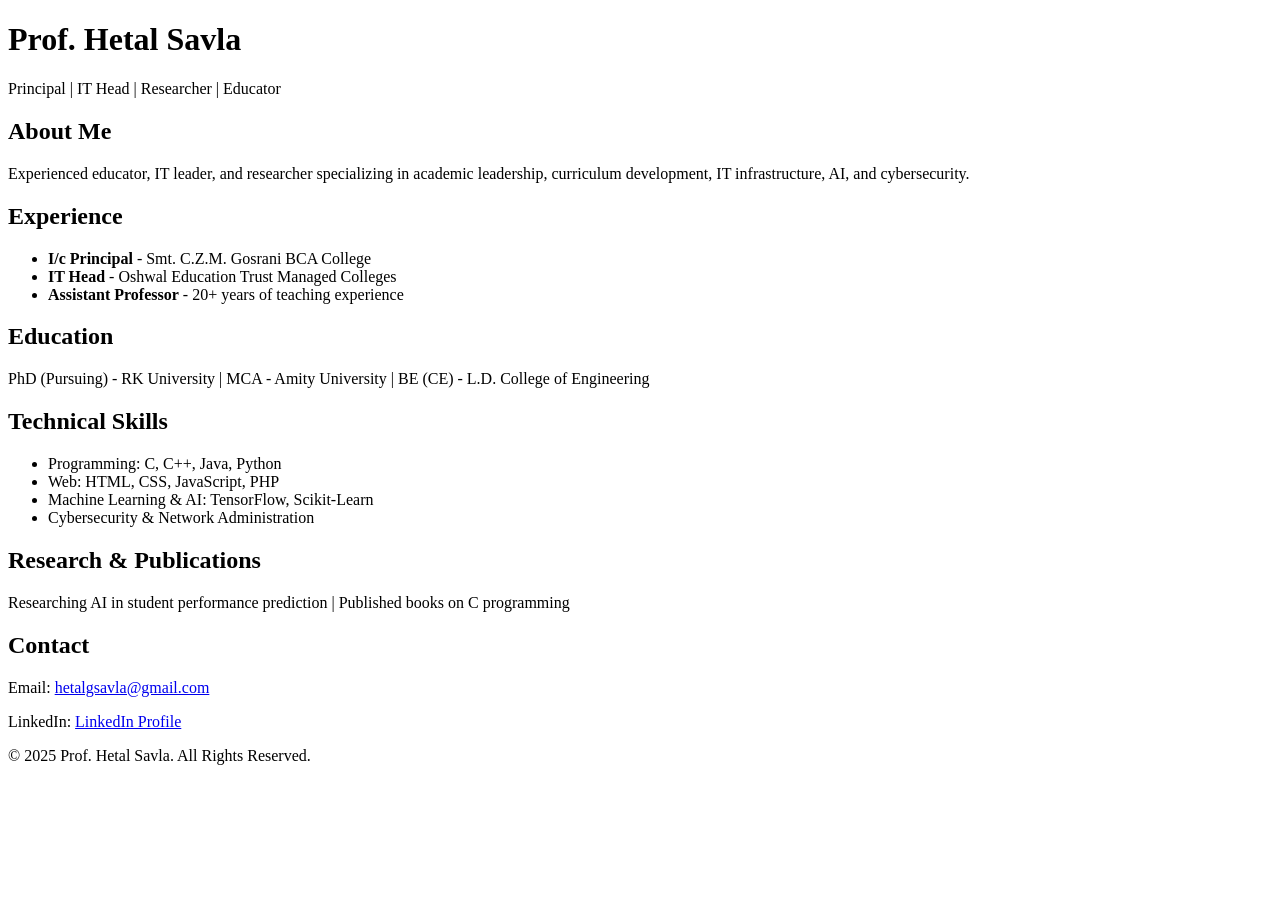
==== index.html @ 89888bea "Add files via upload" ====
<!DOCTYPE html>
<html lang="en">
<head>
    <meta charset="UTF-8">
    <meta name="viewport" content="width=device-width, initial-scale=1.0">
    <title>Prof. Hetal Savla | Personal Homepage</title>
    <link rel="stylesheet" href="styles.css">
</head>
<body>
    <header>
        <h1>Prof. Hetal Savla</h1>
        <p>Principal | IT Head | Researcher | Educator</p>
    </header>
    
    <section id="about">
        <h2>About Me</h2>
        <p>Experienced educator, IT leader, and researcher specializing in academic leadership, curriculum development, IT infrastructure, AI, and cybersecurity.</p>
    </section>
    
    <section id="experience">
        <h2>Experience</h2>
        <ul>
            <li><strong>I/c Principal</strong> - Smt. C.Z.M. Gosrani BCA College</li>
            <li><strong>IT Head</strong> - Oshwal Education Trust Managed Colleges</li>
            <li><strong>Assistant Professor</strong> - 20+ years of teaching experience</li>
        </ul>
    </section>
    
    <section id="education">
        <h2>Education</h2>
        <p>PhD (Pursuing) - RK University | MCA - Amity University | BE (CE) - L.D. College of Engineering</p>
    </section>
    
    <section id="skills">
        <h2>Technical Skills</h2>
        <ul>
            <li>Programming: C, C++, Java, Python</li>
            <li>Web: HTML, CSS, JavaScript, PHP</li>
            <li>Machine Learning & AI: TensorFlow, Scikit-Learn</li>
            <li>Cybersecurity & Network Administration</li>
        </ul>
    </section>
    
    <section id="research">
        <h2>Research & Publications</h2>
        <p>Researching AI in student performance prediction | Published books on C programming</p>
    </section>
    
    <section id="contact">
        <h2>Contact</h2>
        <p>Email: <a href="mailto:hetalgsavla@gmail.com">hetalgsavla@gmail.com</a></p>
        <p>LinkedIn: <a href="https://linkedin.com">LinkedIn Profile</a></p>
    </section>
    
    <footer>
        <p>&copy; 2025 Prof. Hetal Savla. All Rights Reserved.</p>
    </footer>
</body>
</html>
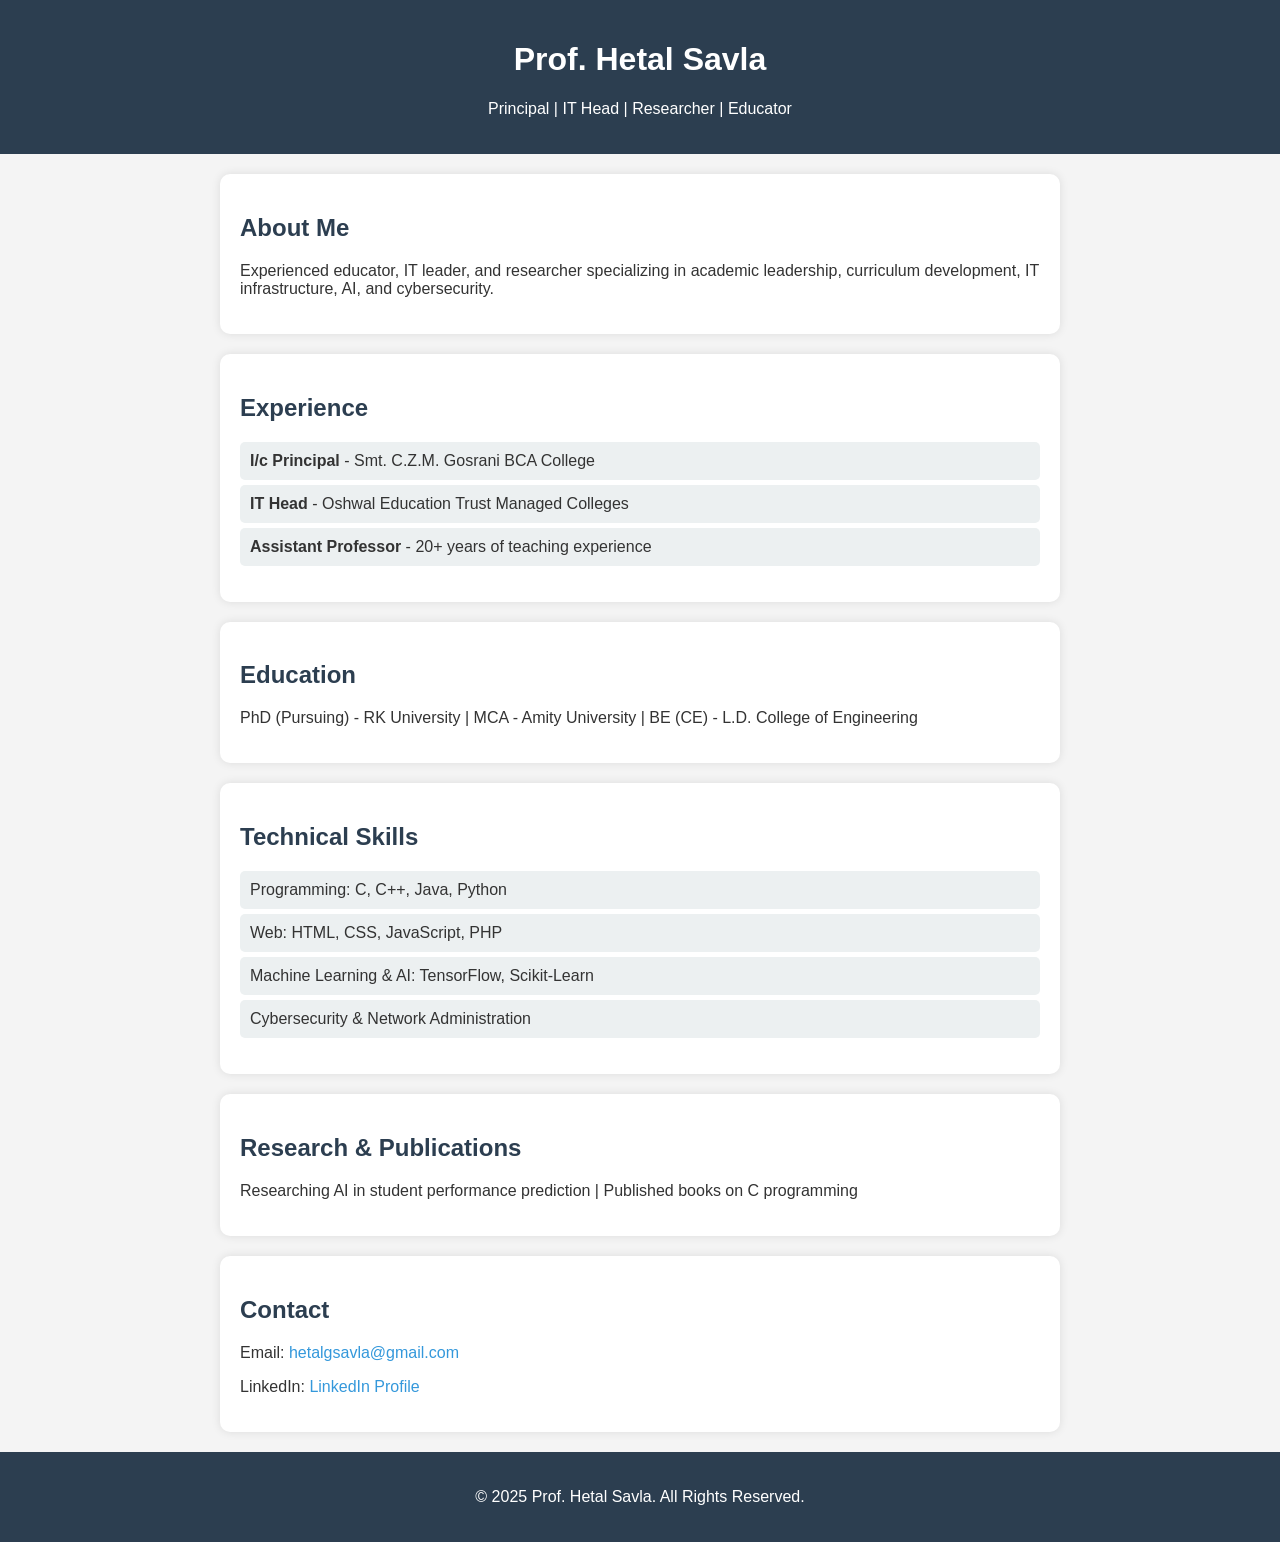
==== commit 0cd12e4c: "Add files via upload" ====
--- a/index.html
+++ b/index.html
@@ -5,6 +5,56 @@
     <meta name="viewport" content="width=device-width, initial-scale=1.0">
     <title>Prof. Hetal Savla | Personal Homepage</title>
     <link rel="stylesheet" href="styles.css">
+    <style>
+        body {
+            font-family: Arial, sans-serif;
+            margin: 0;
+            padding: 0;
+            background-color: #f4f4f4;
+            color: #333;
+        }
+        header {
+            background: #2c3e50;
+            color: white;
+            text-align: center;
+            padding: 20px;
+        }
+        section {
+            max-width: 800px;
+            margin: 20px auto;
+            background: white;
+            padding: 20px;
+            border-radius: 10px;
+            box-shadow: 0 0 10px rgba(0, 0, 0, 0.1);
+        }
+        h2 {
+            color: #2c3e50;
+        }
+        ul {
+            list-style-type: none;
+            padding: 0;
+        }
+        ul li {
+            background: #ecf0f1;
+            margin: 5px 0;
+            padding: 10px;
+            border-radius: 5px;
+        }
+        a {
+            color: #3498db;
+            text-decoration: none;
+        }
+        a:hover {
+            text-decoration: underline;
+        }
+        footer {
+            text-align: center;
+            padding: 20px;
+            background: #2c3e50;
+            color: white;
+            margin-top: 20px;
+        }
+    </style>
 </head>
 <body>
     <header>
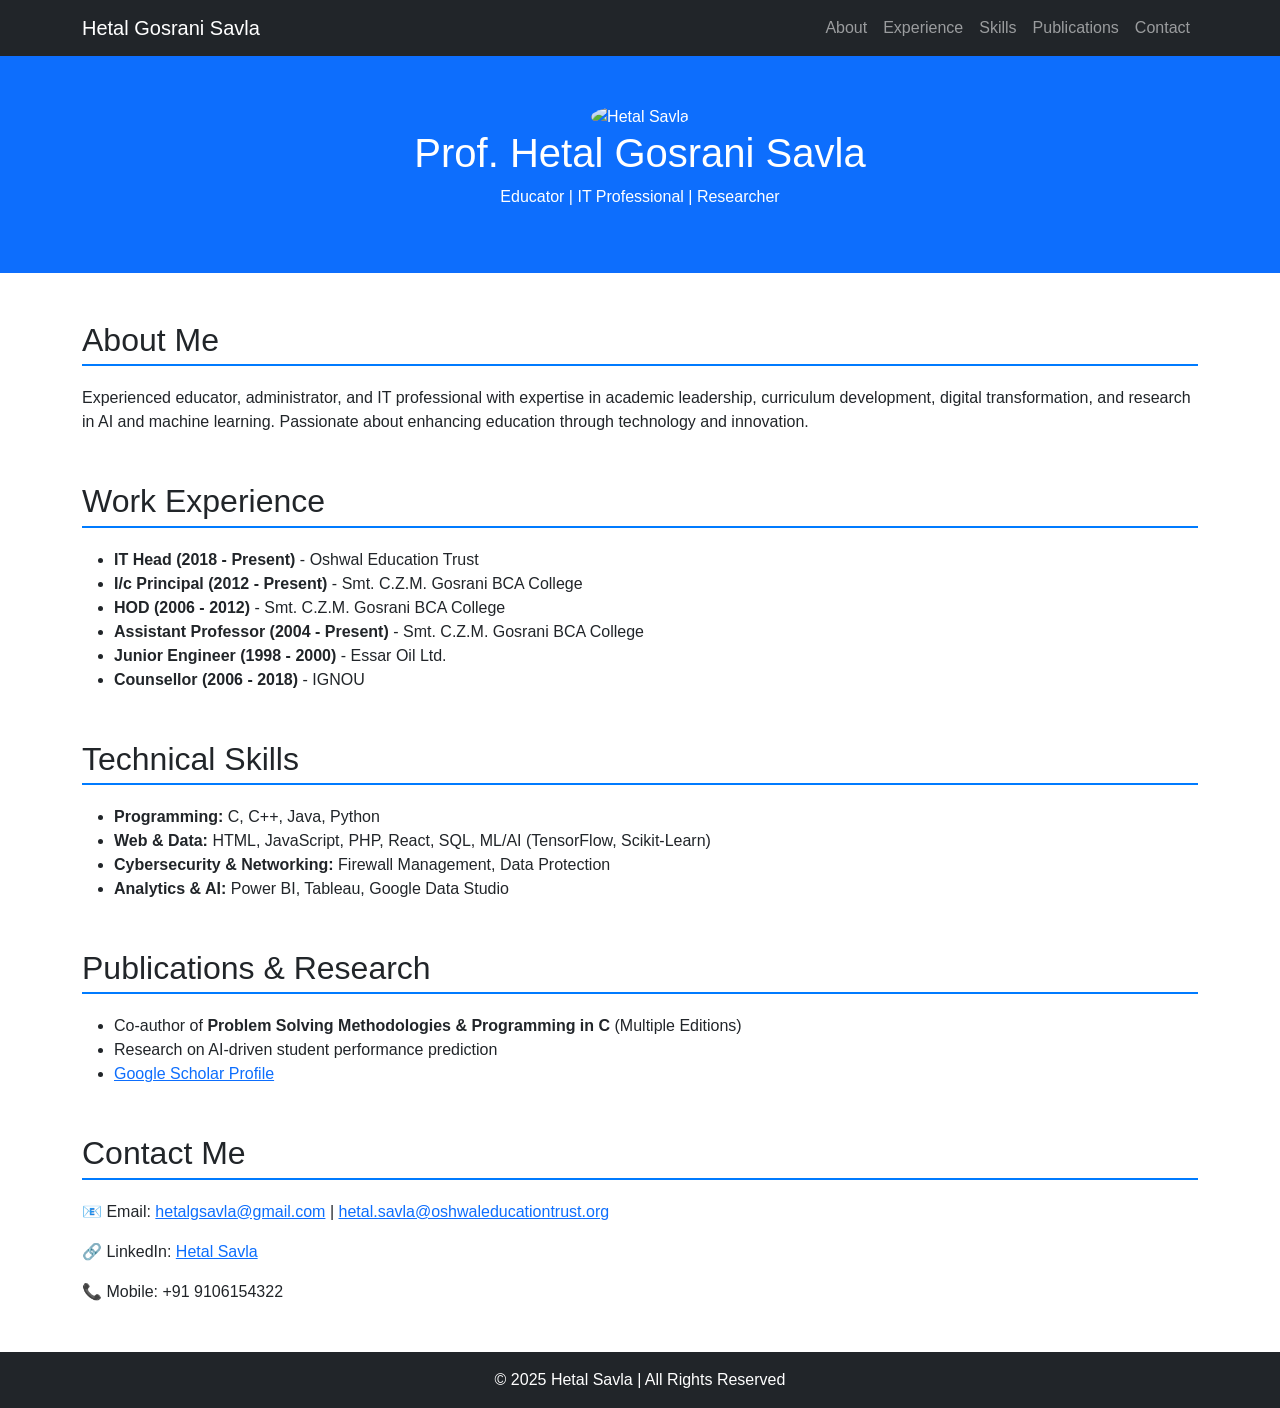
==== commit eba0e771: "Create index.html" ====
--- a/index.html
+++ b/index.html
@@ -1,109 +1,96 @@
-<!DOCTYPE html>
-<html lang="en">
-<head>
-    <meta charset="UTF-8">
-    <meta name="viewport" content="width=device-width, initial-scale=1.0">
-    <title>Prof. Hetal Savla | Personal Homepage</title>
-    <link rel="stylesheet" href="styles.css">
-    <style>
-        body {
-            font-family: Arial, sans-serif;
-            margin: 0;
-            padding: 0;
-            background-color: #f4f4f4;
-            color: #333;
-        }
-        header {
-            background: #2c3e50;
-            color: white;
-            text-align: center;
-            padding: 20px;
-        }
-        section {
-            max-width: 800px;
-            margin: 20px auto;
-            background: white;
-            padding: 20px;
-            border-radius: 10px;
-            box-shadow: 0 0 10px rgba(0, 0, 0, 0.1);
-        }
-        h2 {
-            color: #2c3e50;
-        }
-        ul {
-            list-style-type: none;
-            padding: 0;
-        }
-        ul li {
-            background: #ecf0f1;
-            margin: 5px 0;
-            padding: 10px;
-            border-radius: 5px;
-        }
-        a {
-            color: #3498db;
-            text-decoration: none;
-        }
-        a:hover {
-            text-decoration: underline;
-        }
-        footer {
-            text-align: center;
-            padding: 20px;
-            background: #2c3e50;
-            color: white;
-            margin-top: 20px;
-        }
-    </style>
-</head>
-<body>
-    <header>
-        <h1>Prof. Hetal Savla</h1>
-        <p>Principal | IT Head | Researcher | Educator</p>
-    </header>
-    
-    <section id="about">
-        <h2>About Me</h2>
-        <p>Experienced educator, IT leader, and researcher specializing in academic leadership, curriculum development, IT infrastructure, AI, and cybersecurity.</p>
-    </section>
-    
-    <section id="experience">
-        <h2>Experience</h2>
-        <ul>
-            <li><strong>I/c Principal</strong> - Smt. C.Z.M. Gosrani BCA College</li>
-            <li><strong>IT Head</strong> - Oshwal Education Trust Managed Colleges</li>
-            <li><strong>Assistant Professor</strong> - 20+ years of teaching experience</li>
-        </ul>
-    </section>
-    
-    <section id="education">
-        <h2>Education</h2>
-        <p>PhD (Pursuing) - RK University | MCA - Amity University | BE (CE) - L.D. College of Engineering</p>
-    </section>
-    
-    <section id="skills">
-        <h2>Technical Skills</h2>
-        <ul>
-            <li>Programming: C, C++, Java, Python</li>
-            <li>Web: HTML, CSS, JavaScript, PHP</li>
-            <li>Machine Learning & AI: TensorFlow, Scikit-Learn</li>
-            <li>Cybersecurity & Network Administration</li>
-        </ul>
-    </section>
-    
-    <section id="research">
-        <h2>Research & Publications</h2>
-        <p>Researching AI in student performance prediction | Published books on C programming</p>
-    </section>
-    
-    <section id="contact">
-        <h2>Contact</h2>
-        <p>Email: <a href="mailto:hetalgsavla@gmail.com">hetalgsavla@gmail.com</a></p>
-        <p>LinkedIn: <a href="https://linkedin.com">LinkedIn Profile</a></p>
-    </section>
-    
-    <footer>
-        <p>&copy; 2025 Prof. Hetal Savla. All Rights Reserved.</p>
-    </footer>
-</body>
-</html>
+<!DOCTYPE html>
+<html lang="en">
+<head>
+    <meta charset="UTF-8">
+    <meta name="viewport" content="width=device-width, initial-scale=1">
+    <title>Prof. Hetal Savla - Portfolio</title>
+    <link href="https://cdn.jsdelivr.net/npm/bootstrap@5.3.0/dist/css/bootstrap.min.css" rel="stylesheet">
+    <style>
+        body { font-family: Arial, sans-serif; }
+        h2 { border-bottom: 2px solid #007bff; padding-bottom: 5px; margin-bottom: 20px; }
+        .blockquote { background: #f8f9fa; padding: 10px; border-left: 5px solid #007bff; margin: 20px 0; }
+        .profile-pic { width: 150px; border-radius: 50%; }
+        .hidden-content { display: none; padding: 10px; margin-top: 10px; background: #f0f0f0; border-left: 4px solid #007bff; }
+    </style>
+    <script>
+        function toggleContent(id) {
+            var content = document.getElementById(id);
+            content.style.display = content.style.display === "none" ? "block" : "none";
+        }
+    </script>
+</head>
+<body>
+    <nav class="navbar navbar-expand-lg navbar-dark bg-dark">
+        <div class="container">
+            <a class="navbar-brand" href="#">Hetal Gosrani Savla</a>
+            <button class="navbar-toggler" type="button" data-bs-toggle="collapse" data-bs-target="#navbarNav">
+                <span class="navbar-toggler-icon"></span>
+            </button>
+            <div class="collapse navbar-collapse" id="navbarNav">
+                <ul class="navbar-nav ms-auto">
+                    <li class="nav-item"><a class="nav-link" href="#about">About</a></li>
+                    <li class="nav-item"><a class="nav-link" href="#experience">Experience</a></li>
+                    <li class="nav-item"><a class="nav-link" href="#skills">Skills</a></li>
+                    <li class="nav-item"><a class="nav-link" href="#publications">Publications</a></li>
+                    <li class="nav-item"><a class="nav-link" href="#contact">Contact</a></li>
+                </ul>
+            </div>
+        </div>
+    </nav>
+
+    <header class="bg-primary text-white text-center py-5">
+        <img src="profile.jpg" alt="Hetal Savla" class="profile-pic">
+        <h1>Prof. Hetal Gosrani Savla</h1>
+        <p>Educator | IT Professional | Researcher</p>
+    </header>
+
+    <section id="about" class="container my-5">
+        <h2>About Me</h2>
+        <p>Experienced educator, administrator, and IT professional with expertise in academic leadership, curriculum development, digital transformation, and research in AI and machine learning. Passionate about enhancing education through technology and innovation.</p>
+    </section>
+
+    <section id="experience" class="container my-5">
+        <h2>Work Experience</h2>
+        <ul>
+            <li><b>IT Head (2018 - Present)</b> - Oshwal Education Trust</li>
+            <li><b>I/c Principal (2012 - Present)</b> - Smt. C.Z.M. Gosrani BCA College</li>
+            <li><b>HOD (2006 - 2012)</b> - Smt. C.Z.M. Gosrani BCA College</li>
+            <li><b>Assistant Professor (2004 - Present)</b> - Smt. C.Z.M. Gosrani BCA College</li>
+            <li><b>Junior Engineer (1998 - 2000)</b> - Essar Oil Ltd.</li>
+            <li><b>Counsellor (2006 - 2018)</b> - IGNOU</li>
+        </ul>
+    </section>
+
+    <section id="skills" class="container my-5">
+        <h2>Technical Skills</h2>
+        <ul>
+            <li><b>Programming:</b> C, C++, Java, Python</li>
+            <li><b>Web & Data:</b> HTML, JavaScript, PHP, React, SQL, ML/AI (TensorFlow, Scikit-Learn)</li>
+            <li><b>Cybersecurity & Networking:</b> Firewall Management, Data Protection</li>
+            <li><b>Analytics & AI:</b> Power BI, Tableau, Google Data Studio</li>
+        </ul>
+    </section>
+
+    <section id="publications" class="container my-5">
+        <h2>Publications & Research</h2>
+        <ul>
+            <li>Co-author of <b>Problem Solving Methodologies & Programming in C</b> (Multiple Editions)</li>
+            <li>Research on AI-driven student performance prediction</li>
+            <li><a href="https://scholar.google.com/citations?user=fNU5sL8AAAAJ&hl=en" target="_blank">Google Scholar Profile</a></li>
+        </ul>
+    </section>
+
+    <section id="contact" class="container my-5">
+        <h2>Contact Me</h2>
+        <p>📧 Email: <a href="mailto:hetalgsavla@gmail.com">hetalgsavla@gmail.com</a> | <a href="mailto:hetal.savla@oshwaleducationtrust.org">hetal.savla@oshwaleducationtrust.org</a></p>
+        <p>🔗 LinkedIn: <a href="https://www.linkedin.com/in/prof-hetal-savla-971b432a/" target="_blank">Hetal Savla</a></p>
+        <p>📞 Mobile: +91 9106154322</p>
+    </section>
+
+    <footer class="bg-dark text-white text-center py-3">
+        &copy; 2025 Hetal Savla | All Rights Reserved
+    </footer>
+
+    <script src="https://cdn.jsdelivr.net/npm/bootstrap@5.3.0/dist/js/bootstrap.bundle.min.js"></script>
+</body>
+</html>
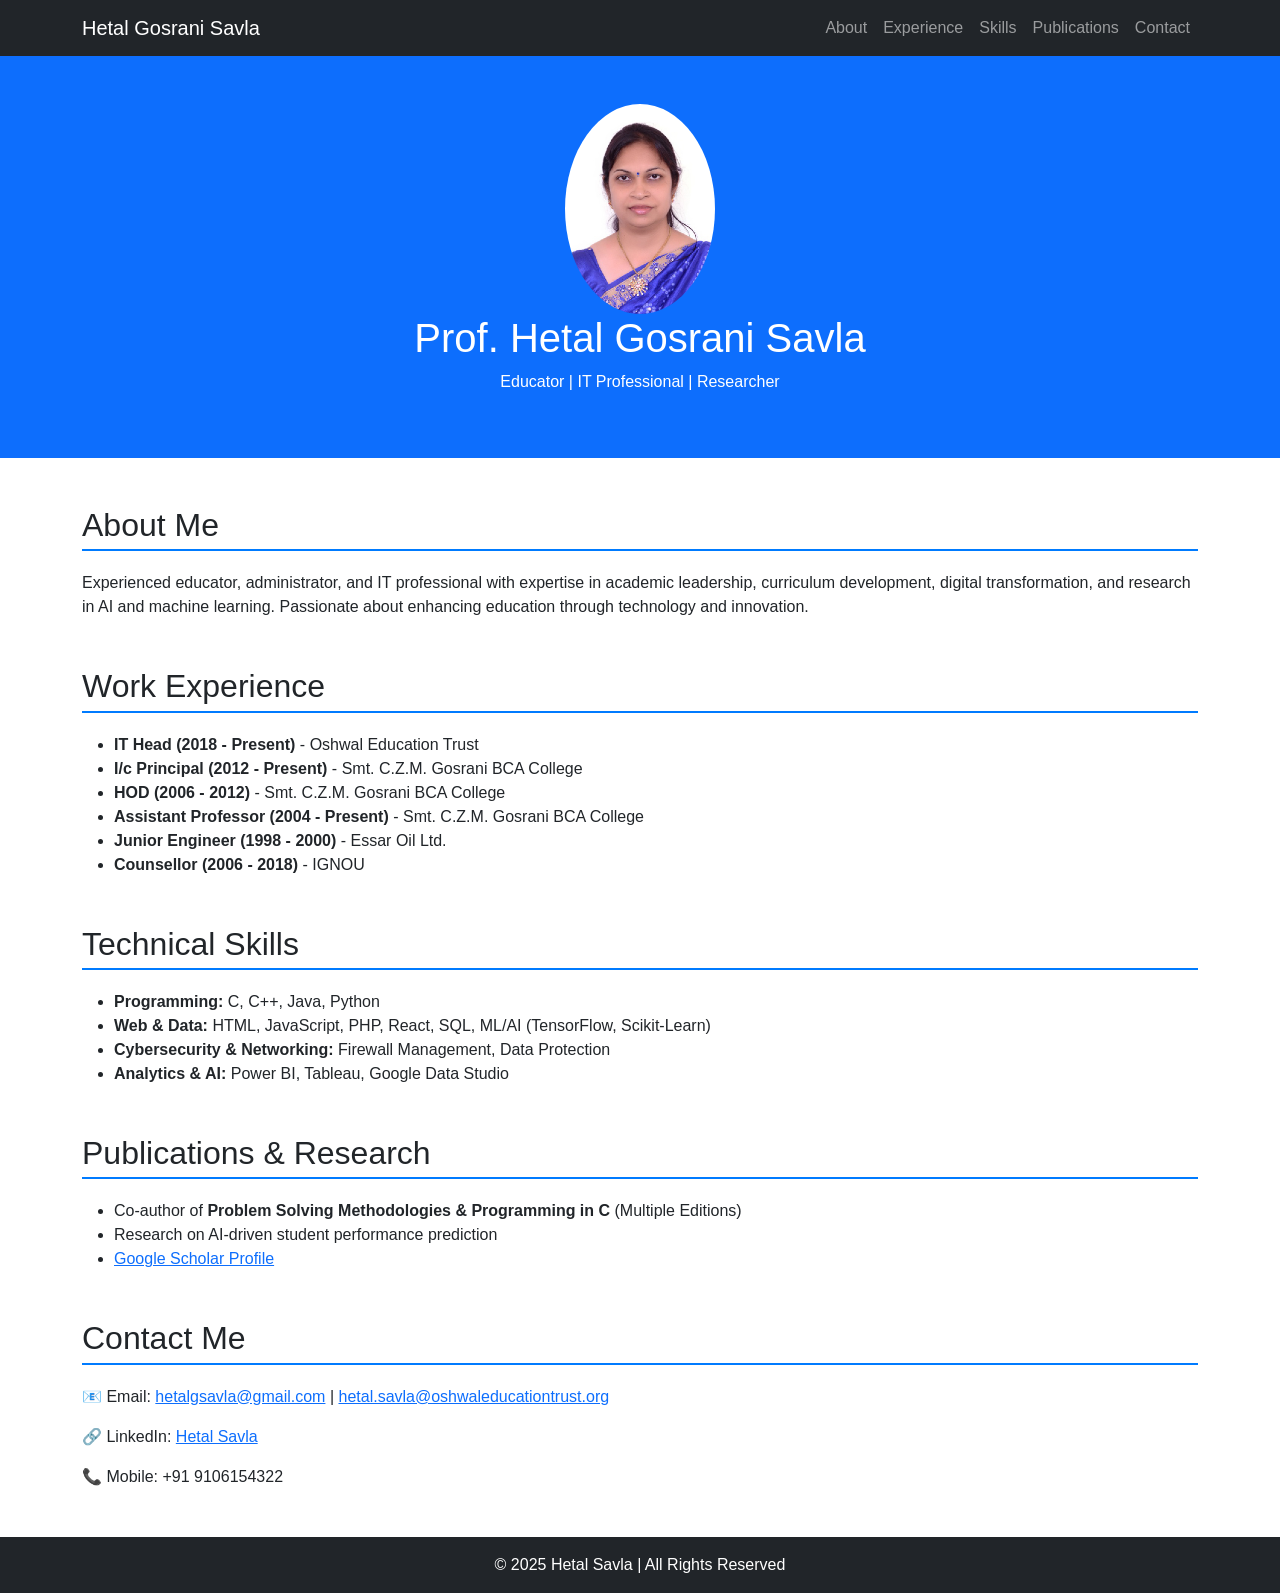
==== commit 3b2ebf7e: "Add files via upload" ====
--- a/index.html
+++ b/index.html
@@ -1,96 +1,96 @@
-<!DOCTYPE html>
-<html lang="en">
-<head>
-    <meta charset="UTF-8">
-    <meta name="viewport" content="width=device-width, initial-scale=1">
-    <title>Prof. Hetal Savla - Portfolio</title>
-    <link href="https://cdn.jsdelivr.net/npm/bootstrap@5.3.0/dist/css/bootstrap.min.css" rel="stylesheet">
-    <style>
-        body { font-family: Arial, sans-serif; }
-        h2 { border-bottom: 2px solid #007bff; padding-bottom: 5px; margin-bottom: 20px; }
-        .blockquote { background: #f8f9fa; padding: 10px; border-left: 5px solid #007bff; margin: 20px 0; }
-        .profile-pic { width: 150px; border-radius: 50%; }
-        .hidden-content { display: none; padding: 10px; margin-top: 10px; background: #f0f0f0; border-left: 4px solid #007bff; }
-    </style>
-    <script>
-        function toggleContent(id) {
-            var content = document.getElementById(id);
-            content.style.display = content.style.display === "none" ? "block" : "none";
-        }
-    </script>
-</head>
-<body>
-    <nav class="navbar navbar-expand-lg navbar-dark bg-dark">
-        <div class="container">
-            <a class="navbar-brand" href="#">Hetal Gosrani Savla</a>
-            <button class="navbar-toggler" type="button" data-bs-toggle="collapse" data-bs-target="#navbarNav">
-                <span class="navbar-toggler-icon"></span>
-            </button>
-            <div class="collapse navbar-collapse" id="navbarNav">
-                <ul class="navbar-nav ms-auto">
-                    <li class="nav-item"><a class="nav-link" href="#about">About</a></li>
-                    <li class="nav-item"><a class="nav-link" href="#experience">Experience</a></li>
-                    <li class="nav-item"><a class="nav-link" href="#skills">Skills</a></li>
-                    <li class="nav-item"><a class="nav-link" href="#publications">Publications</a></li>
-                    <li class="nav-item"><a class="nav-link" href="#contact">Contact</a></li>
-                </ul>
-            </div>
-        </div>
-    </nav>
-
-    <header class="bg-primary text-white text-center py-5">
-        <img src="profile.jpg" alt="Hetal Savla" class="profile-pic">
-        <h1>Prof. Hetal Gosrani Savla</h1>
-        <p>Educator | IT Professional | Researcher</p>
-    </header>
-
-    <section id="about" class="container my-5">
-        <h2>About Me</h2>
-        <p>Experienced educator, administrator, and IT professional with expertise in academic leadership, curriculum development, digital transformation, and research in AI and machine learning. Passionate about enhancing education through technology and innovation.</p>
-    </section>
-
-    <section id="experience" class="container my-5">
-        <h2>Work Experience</h2>
-        <ul>
-            <li><b>IT Head (2018 - Present)</b> - Oshwal Education Trust</li>
-            <li><b>I/c Principal (2012 - Present)</b> - Smt. C.Z.M. Gosrani BCA College</li>
-            <li><b>HOD (2006 - 2012)</b> - Smt. C.Z.M. Gosrani BCA College</li>
-            <li><b>Assistant Professor (2004 - Present)</b> - Smt. C.Z.M. Gosrani BCA College</li>
-            <li><b>Junior Engineer (1998 - 2000)</b> - Essar Oil Ltd.</li>
-            <li><b>Counsellor (2006 - 2018)</b> - IGNOU</li>
-        </ul>
-    </section>
-
-    <section id="skills" class="container my-5">
-        <h2>Technical Skills</h2>
-        <ul>
-            <li><b>Programming:</b> C, C++, Java, Python</li>
-            <li><b>Web & Data:</b> HTML, JavaScript, PHP, React, SQL, ML/AI (TensorFlow, Scikit-Learn)</li>
-            <li><b>Cybersecurity & Networking:</b> Firewall Management, Data Protection</li>
-            <li><b>Analytics & AI:</b> Power BI, Tableau, Google Data Studio</li>
-        </ul>
-    </section>
-
-    <section id="publications" class="container my-5">
-        <h2>Publications & Research</h2>
-        <ul>
-            <li>Co-author of <b>Problem Solving Methodologies & Programming in C</b> (Multiple Editions)</li>
-            <li>Research on AI-driven student performance prediction</li>
-            <li><a href="https://scholar.google.com/citations?user=fNU5sL8AAAAJ&hl=en" target="_blank">Google Scholar Profile</a></li>
-        </ul>
-    </section>
-
-    <section id="contact" class="container my-5">
-        <h2>Contact Me</h2>
-        <p>📧 Email: <a href="mailto:hetalgsavla@gmail.com">hetalgsavla@gmail.com</a> | <a href="mailto:hetal.savla@oshwaleducationtrust.org">hetal.savla@oshwaleducationtrust.org</a></p>
-        <p>🔗 LinkedIn: <a href="https://www.linkedin.com/in/prof-hetal-savla-971b432a/" target="_blank">Hetal Savla</a></p>
-        <p>📞 Mobile: +91 9106154322</p>
-    </section>
-
-    <footer class="bg-dark text-white text-center py-3">
-        &copy; 2025 Hetal Savla | All Rights Reserved
-    </footer>
-
-    <script src="https://cdn.jsdelivr.net/npm/bootstrap@5.3.0/dist/js/bootstrap.bundle.min.js"></script>
-</body>
-</html>
+<!DOCTYPE html>
+<html lang="en">
+<head>
+    <meta charset="UTF-8">
+    <meta name="viewport" content="width=device-width, initial-scale=1">
+    <title>Prof. Hetal Savla - Portfolio</title>
+    <link href="https://cdn.jsdelivr.net/npm/bootstrap@5.3.0/dist/css/bootstrap.min.css" rel="stylesheet">
+    <style>
+        body { font-family: Arial, sans-serif; }
+        h2 { border-bottom: 2px solid #007bff; padding-bottom: 5px; margin-bottom: 20px; }
+        .blockquote { background: #f8f9fa; padding: 10px; border-left: 5px solid #007bff; margin: 20px 0; }
+        .profile-pic { width: 150px; border-radius: 50%; }
+        .hidden-content { display: none; padding: 10px; margin-top: 10px; background: #f0f0f0; border-left: 4px solid #007bff; }
+    </style>
+    <script>
+        function toggleContent(id) {
+            var content = document.getElementById(id);
+            content.style.display = content.style.display === "none" ? "block" : "none";
+        }
+    </script>
+</head>
+<body>
+    <nav class="navbar navbar-expand-lg navbar-dark bg-dark">
+        <div class="container">
+            <a class="navbar-brand" href="#">Hetal Gosrani Savla</a>
+            <button class="navbar-toggler" type="button" data-bs-toggle="collapse" data-bs-target="#navbarNav">
+                <span class="navbar-toggler-icon"></span>
+            </button>
+            <div class="collapse navbar-collapse" id="navbarNav">
+                <ul class="navbar-nav ms-auto">
+                    <li class="nav-item"><a class="nav-link" href="#about">About</a></li>
+                    <li class="nav-item"><a class="nav-link" href="#experience">Experience</a></li>
+                    <li class="nav-item"><a class="nav-link" href="#skills">Skills</a></li>
+                    <li class="nav-item"><a class="nav-link" href="#publications">Publications</a></li>
+                    <li class="nav-item"><a class="nav-link" href="#contact">Contact</a></li>
+                </ul>
+            </div>
+        </div>
+    </nav>
+
+    <header class="bg-primary text-white text-center py-5">
+        <img src="profile.jpg" alt="Hetal Savla" class="profile-pic">
+        <h1>Prof. Hetal Gosrani Savla</h1>
+        <p>Educator | IT Professional | Researcher</p>
+    </header>
+
+    <section id="about" class="container my-5">
+        <h2>About Me</h2>
+        <p>Experienced educator, administrator, and IT professional with expertise in academic leadership, curriculum development, digital transformation, and research in AI and machine learning. Passionate about enhancing education through technology and innovation.</p>
+    </section>
+
+    <section id="experience" class="container my-5">
+        <h2>Work Experience</h2>
+        <ul>
+            <li><b>IT Head (2018 - Present)</b> - Oshwal Education Trust</li>
+            <li><b>I/c Principal (2012 - Present)</b> - Smt. C.Z.M. Gosrani BCA College</li>
+            <li><b>HOD (2006 - 2012)</b> - Smt. C.Z.M. Gosrani BCA College</li>
+            <li><b>Assistant Professor (2004 - Present)</b> - Smt. C.Z.M. Gosrani BCA College</li>
+            <li><b>Junior Engineer (1998 - 2000)</b> - Essar Oil Ltd.</li>
+            <li><b>Counsellor (2006 - 2018)</b> - IGNOU</li>
+        </ul>
+    </section>
+
+    <section id="skills" class="container my-5">
+        <h2>Technical Skills</h2>
+        <ul>
+            <li><b>Programming:</b> C, C++, Java, Python</li>
+            <li><b>Web & Data:</b> HTML, JavaScript, PHP, React, SQL, ML/AI (TensorFlow, Scikit-Learn)</li>
+            <li><b>Cybersecurity & Networking:</b> Firewall Management, Data Protection</li>
+            <li><b>Analytics & AI:</b> Power BI, Tableau, Google Data Studio</li>
+        </ul>
+    </section>
+
+    <section id="publications" class="container my-5">
+        <h2>Publications & Research</h2>
+        <ul>
+            <li>Co-author of <b>Problem Solving Methodologies & Programming in C</b> (Multiple Editions)</li>
+            <li>Research on AI-driven student performance prediction</li>
+            <li><a href="https://scholar.google.com/citations?user=fNU5sL8AAAAJ&hl=en" target="_blank">Google Scholar Profile</a></li>
+        </ul>
+    </section>
+
+    <section id="contact" class="container my-5">
+        <h2>Contact Me</h2>
+        <p>📧 Email: <a href="mailto:hetalgsavla@gmail.com">hetalgsavla@gmail.com</a> | <a href="mailto:hetal.savla@oshwaleducationtrust.org">hetal.savla@oshwaleducationtrust.org</a></p>
+        <p>🔗 LinkedIn: <a href="https://www.linkedin.com/in/prof-hetal-savla-971b432a/" target="_blank">Hetal Savla</a></p>
+        <p>📞 Mobile: +91 9106154322</p>
+    </section>
+
+    <footer class="bg-dark text-white text-center py-3">
+        &copy; 2025 Hetal Savla | All Rights Reserved
+    </footer>
+
+    <script src="https://cdn.jsdelivr.net/npm/bootstrap@5.3.0/dist/js/bootstrap.bundle.min.js"></script>
+</body>
+</html>
